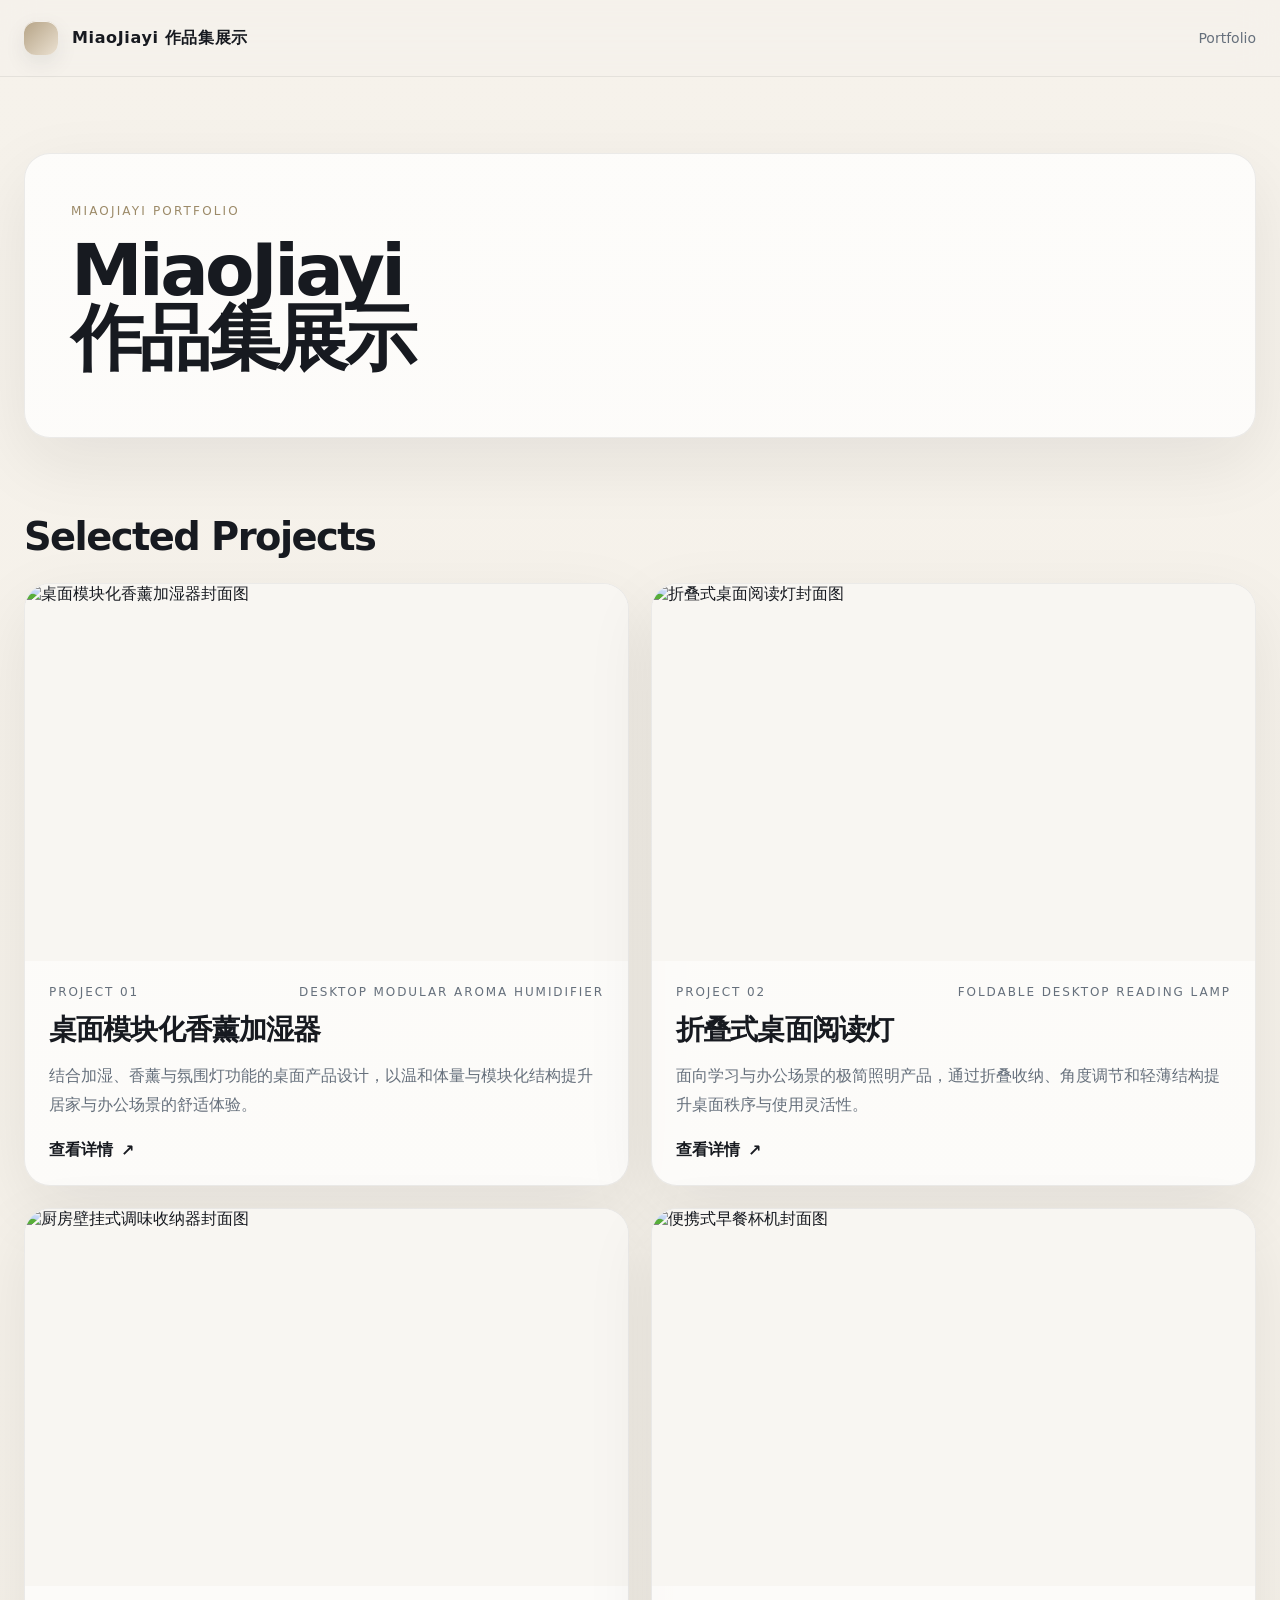
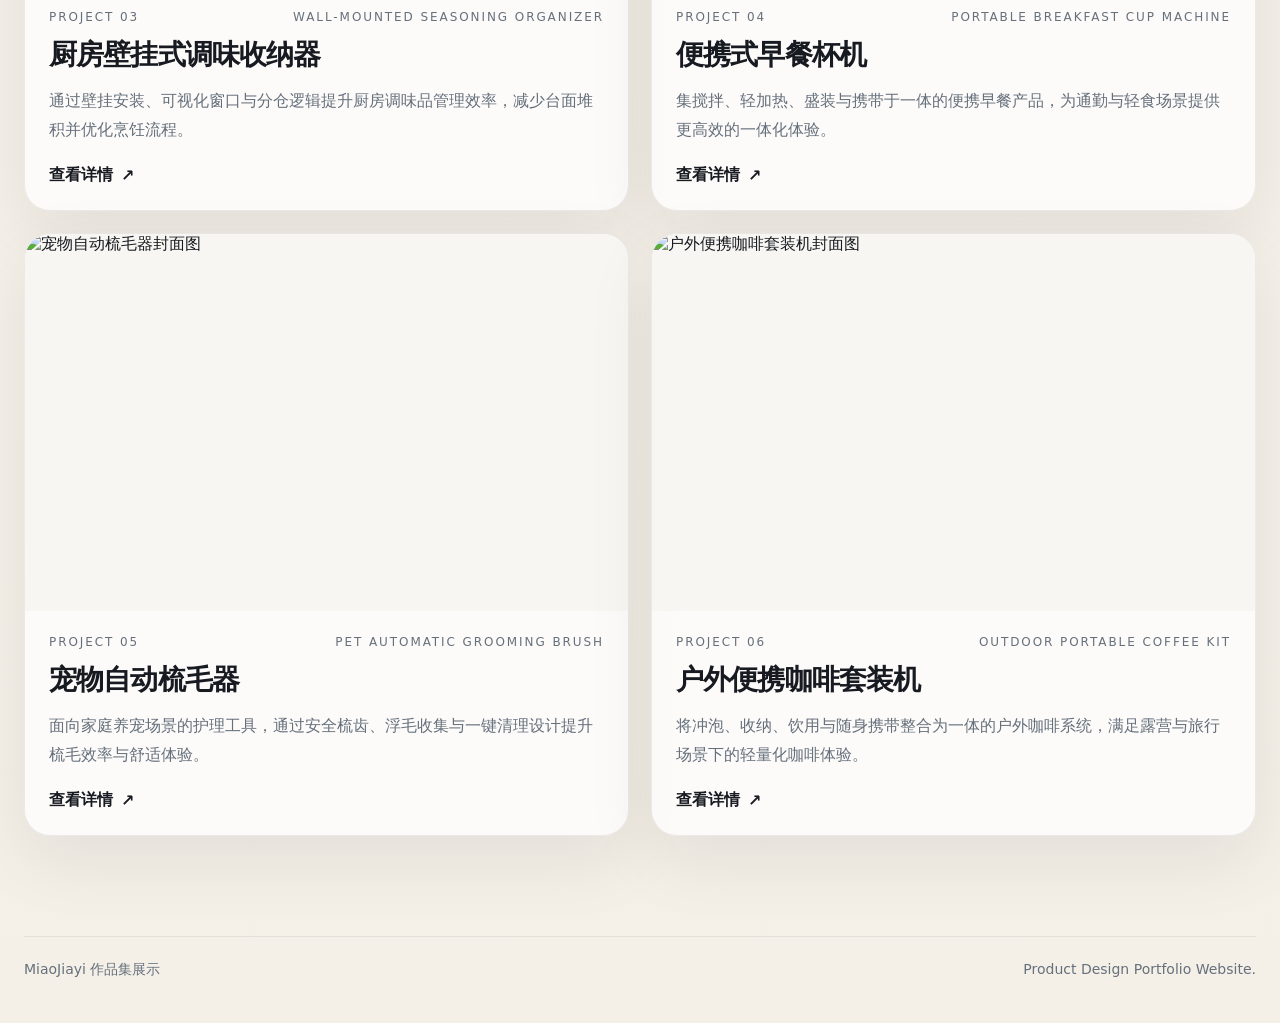
==== index.html @ 171a5aa3 "Add files via upload" ====
<!DOCTYPE html>
<html lang="zh-CN">
<head>
  <meta charset="UTF-8">
  <meta name="viewport" content="width=device-width, initial-scale=1.0">
  <title>MiaoJiayi 作品集展示</title>
  <meta name="description" content="MiaoJiayi 产品设计作品集展示网站，可直接发布到 GitHub Pages。">
  <link rel="stylesheet" href="style.css">
</head>
<body>
  <header class="site-header">
    <div class="container header-inner">
      <a class="brand" href="index.html"><span class="brand-mark"></span><span>MiaoJiayi 作品集展示</span></a>
      <nav class="nav">
        <a href="#portfolio">Portfolio</a>
              </nav>
    </div>
  </header>

  <main>
    <section class="hero">
      <div class="container hero-grid">
        <div class="hero-card">
          <span class="eyebrow">MiaoJiayi Portfolio</span>
          <h1>MiaoJiayi<br>作品集展示</h1>
          
        </div>
      </div>
    </section>

    <section class="section" id="portfolio">
      <div class="container">
        <div class="section-heading">
          <div><h2>Selected Projects</h2></div>
          
        </div>
        <div class="grid">
      <a class="card" href="project1.html">
        <div class="card-media"><img src="images/cover1.png" alt="桌面模块化香薰加湿器封面图" loading="lazy"></div>
        <div class="card-body">
          <div class="card-meta"><span>Project 01</span><span>Desktop Modular Aroma Humidifier</span></div>
          <h3>桌面模块化香薰加湿器</h3>
          <p>结合加湿、香薰与氛围灯功能的桌面产品设计，以温和体量与模块化结构提升居家与办公场景的舒适体验。</p>
          <span class="card-cta">查看详情 <span aria-hidden="true">↗</span></span>
        </div>
      </a>
      <a class="card" href="project2.html">
        <div class="card-media"><img src="images/cover2.png" alt="折叠式桌面阅读灯封面图" loading="lazy"></div>
        <div class="card-body">
          <div class="card-meta"><span>Project 02</span><span>Foldable Desktop Reading Lamp</span></div>
          <h3>折叠式桌面阅读灯</h3>
          <p>面向学习与办公场景的极简照明产品，通过折叠收纳、角度调节和轻薄结构提升桌面秩序与使用灵活性。</p>
          <span class="card-cta">查看详情 <span aria-hidden="true">↗</span></span>
        </div>
      </a>
      <a class="card" href="project3.html">
        <div class="card-media"><img src="images/cover3.png" alt="厨房壁挂式调味收纳器封面图" loading="lazy"></div>
        <div class="card-body">
          <div class="card-meta"><span>Project 03</span><span>Wall-mounted Seasoning Organizer</span></div>
          <h3>厨房壁挂式调味收纳器</h3>
          <p>通过壁挂安装、可视化窗口与分仓逻辑提升厨房调味品管理效率，减少台面堆积并优化烹饪流程。</p>
          <span class="card-cta">查看详情 <span aria-hidden="true">↗</span></span>
        </div>
      </a>
      <a class="card" href="project4.html">
        <div class="card-media"><img src="images/cover4.png" alt="便携式早餐杯机封面图" loading="lazy"></div>
        <div class="card-body">
          <div class="card-meta"><span>Project 04</span><span>Portable Breakfast Cup Machine</span></div>
          <h3>便携式早餐杯机</h3>
          <p>集搅拌、轻加热、盛装与携带于一体的便携早餐产品，为通勤与轻食场景提供更高效的一体化体验。</p>
          <span class="card-cta">查看详情 <span aria-hidden="true">↗</span></span>
        </div>
      </a>
      <a class="card" href="project5.html">
        <div class="card-media"><img src="images/cover5.png" alt="宠物自动梳毛器封面图" loading="lazy"></div>
        <div class="card-body">
          <div class="card-meta"><span>Project 05</span><span>Pet Automatic Grooming Brush</span></div>
          <h3>宠物自动梳毛器</h3>
          <p>面向家庭养宠场景的护理工具，通过安全梳齿、浮毛收集与一键清理设计提升梳毛效率与舒适体验。</p>
          <span class="card-cta">查看详情 <span aria-hidden="true">↗</span></span>
        </div>
      </a>
      <a class="card" href="project6.html">
        <div class="card-media"><img src="images/cover6.png" alt="户外便携咖啡套装机封面图" loading="lazy"></div>
        <div class="card-body">
          <div class="card-meta"><span>Project 06</span><span>Outdoor Portable Coffee Kit</span></div>
          <h3>户外便携咖啡套装机</h3>
          <p>将冲泡、收纳、饮用与随身携带整合为一体的户外咖啡系统，满足露营与旅行场景下的轻量化咖啡体验。</p>
          <span class="card-cta">查看详情 <span aria-hidden="true">↗</span></span>
        </div>
      </a>
        </div>
      </div>
    </section>
  </main>

  <footer class="footer">
    <div class="container footer-inner">
      <span>MiaoJiayi 作品集展示</span>
      <span>Product Design Portfolio Website.</span>
    </div>
  </footer>
</body>
</html>
---- style.css ----
:root {
  --bg: #f5f2ec;
  --paper: #fbfaf7;
  --panel: #ffffff;
  --panel-soft: #f8f6f2;
  --line: rgba(25, 28, 34, 0.08);
  --line-strong: rgba(25, 28, 34, 0.14);
  --text: #171a20;
  --muted: #66707c;
  --accent: #9c8a68;
  --accent-soft: rgba(156,138,104,0.12);
  --shadow: 0 24px 70px rgba(22, 24, 28, 0.08);
  --radius: 26px;
  --radius-sm: 18px;
  --max: 1240px;
}
*{box-sizing:border-box}
html{scroll-behavior:smooth}
body{margin:0;font-family:Inter,ui-sans-serif,system-ui,-apple-system,BlinkMacSystemFont,"PingFang SC","Microsoft YaHei",sans-serif;background:linear-gradient(180deg,#f6f2eb 0%,#f4f0e8 100%);color:var(--text)}
a{text-decoration:none;color:inherit}
img{max-width:100%;display:block}
.container{width:min(var(--max),calc(100% - 48px));margin:0 auto}
.site-header{position:sticky;top:0;z-index:20;background:rgba(245,242,236,.86);backdrop-filter:blur(18px);border-bottom:1px solid var(--line)}
.header-inner{min-height:76px;display:flex;align-items:center;justify-content:space-between;gap:24px}
.brand{display:flex;align-items:center;gap:14px;font-weight:650;letter-spacing:.04em}
.brand-mark{width:34px;height:34px;border-radius:12px;background:linear-gradient(135deg,#b5a386,#ebe1d1);box-shadow:inset 0 1px 0 rgba(255,255,255,.8),0 8px 22px rgba(0,0,0,.08)}
.nav{display:flex;gap:24px;color:var(--muted);font-size:14px}
.nav a:hover{color:var(--text)}
.hero{padding:76px 0 56px}
.hero-grid{display:grid;grid-template-columns:1fr;gap:28px;align-items:stretch}
.hero-card,.hero-side,.card,.section-box,.project-hero-media,.meta-grid article{background:rgba(255,255,255,.72);border:1px solid var(--line);border-radius:var(--radius);box-shadow:var(--shadow)}
.hero-card{padding:46px}
.eyebrow{display:inline-block;font-size:12px;letter-spacing:.18em;text-transform:uppercase;color:var(--accent);margin-bottom:18px}
.hero h1{margin:0 0 18px;font-size:clamp(40px,6vw,72px);line-height:.95;letter-spacing:-.05em}
.hero p{margin:0;color:var(--muted);line-height:1.9;font-size:18px;max-width:56ch}
.hero-side{padding:28px;display:grid;gap:20px}
.hero-side strong{font-size:24px;line-height:1.3}
.hero-side .label{font-size:12px;letter-spacing:.18em;text-transform:uppercase;color:var(--muted)}
.hero-side ul{list-style:none;padding:0;margin:0;display:grid;gap:14px}
.hero-side li{display:flex;justify-content:space-between;gap:12px;padding-top:14px;border-top:1px solid var(--line);color:var(--muted)}
.hero-side li span:last-child{color:var(--text)}
.section{padding:20px 0 74px}
.section-heading{display:flex;justify-content:space-between;align-items:end;gap:24px;margin-bottom:24px}
.section-heading h2{margin:0;font-size:clamp(28px,3vw,42px);letter-spacing:-.04em}
.section-heading p{margin:0;color:var(--muted);max-width:58ch;line-height:1.8}
.grid{display:grid;grid-template-columns:repeat(12,minmax(0,1fr));gap:22px}
.card{grid-column:span 6;overflow:hidden;transition:transform .22s ease,border-color .22s ease,box-shadow .22s ease}
.card:hover{transform:translateY(-5px);border-color:var(--line-strong);box-shadow:0 28px 80px rgba(22,24,28,.12)}
.card-media{aspect-ratio:16/10;background:var(--panel-soft);overflow:hidden}
.card-media img{width:100%;height:100%;object-fit:cover;object-position:center}
.card-body{padding:24px;display:grid;gap:12px}
.card-meta{display:flex;justify-content:space-between;gap:12px;font-size:12px;letter-spacing:.16em;text-transform:uppercase;color:var(--muted)}
.card h3{margin:0;font-size:28px;letter-spacing:-.03em}
.card p{margin:0;color:var(--muted);line-height:1.85}
.card-cta{display:inline-flex;align-items:center;gap:8px;color:var(--text);font-weight:600;margin-top:8px}
.footer{padding:26px 0 44px;color:var(--muted);font-size:14px}
.footer-inner{display:flex;justify-content:space-between;gap:18px;flex-wrap:wrap;padding-top:24px;border-top:1px solid var(--line)}
.project-main{padding:54px 0 72px}
.back-link{display:inline-flex;align-items:center;gap:10px;margin-bottom:24px;color:var(--muted);padding:11px 15px;border-radius:999px;border:1px solid var(--line);background:rgba(255,255,255,.6)}
.back-link:hover{color:var(--text)}
.project-hero{display:grid;grid-template-columns:minmax(0,1fr) minmax(0,.92fr);gap:24px;margin-bottom:24px}
.section-box{padding:30px}
.project-kicker{font-size:12px;letter-spacing:.18em;text-transform:uppercase;color:var(--accent);margin-bottom:14px}
.project-title{margin:0 0 12px;font-size:clamp(34px,5vw,56px);line-height:.98;letter-spacing:-.05em}
.project-subtitle{margin:0;color:var(--muted);line-height:1.9;font-size:18px}
.project-hero-media{overflow:hidden}
.project-hero-media img{width:100%;height:100%;aspect-ratio:4/3;object-fit:cover}
.meta-grid{display:grid;grid-template-columns:repeat(3,minmax(0,1fr));gap:16px;margin-top:26px}
.meta-grid article{padding:20px;background:rgba(248,246,242,.85)}
.meta-label{font-size:12px;text-transform:uppercase;letter-spacing:.16em;color:var(--muted);margin-bottom:8px}
.meta-value{font-size:16px;line-height:1.7}
.content-grid{display:grid;gap:20px}
.section-box h2{margin:0 0 14px;font-size:24px;letter-spacing:-.02em}
.section-box p{margin:0 0 14px;color:var(--muted);line-height:1.95}
.section-box p:last-child{margin-bottom:0}
.gallery{display:grid;grid-template-columns:repeat(2,minmax(0,1fr));gap:18px}
.gallery img{width:100%;aspect-ratio:4/3;object-fit:cover;border-radius:var(--radius-sm);border:1px solid var(--line);background:var(--panel-soft)}
.note{font-size:14px;line-height:1.8;color:var(--muted)}
@media (max-width:1080px){.hero-grid,.project-hero{grid-template-columns:1fr}.meta-grid{grid-template-columns:1fr}}
@media (max-width:820px){.container{width:min(var(--max),calc(100% - 28px))}.nav{display:none}.hero{padding-top:44px}.hero-card{padding:28px}.card{grid-column:span 12}.gallery{grid-template-columns:1fr}.section-box{padding:22px}.header-inner{min-height:68px}}


.lightbox{
  position:fixed; inset:0; background:rgba(12,14,18,.82);
  display:flex; align-items:center; justify-content:center;
  padding:32px; opacity:0; visibility:hidden; pointer-events:none;
  transition:opacity .2s ease, visibility .2s ease; z-index:120;
}
.lightbox.is-open{opacity:1; visibility:visible; pointer-events:auto}
.lightbox img{
  max-width:min(92vw, 1600px); max-height:88vh; width:auto; height:auto;
  border-radius:18px; box-shadow:0 24px 80px rgba(0,0,0,.35);
  background:#fff;
}
.lightbox-close{
  position:absolute; top:20px; right:24px; width:44px; height:44px;
  border:none; border-radius:999px; background:rgba(255,255,255,.12);
  color:#fff; font-size:28px; line-height:1; cursor:pointer;
  backdrop-filter:blur(8px);
}
.project-hero-media img, .gallery img{cursor:zoom-in}
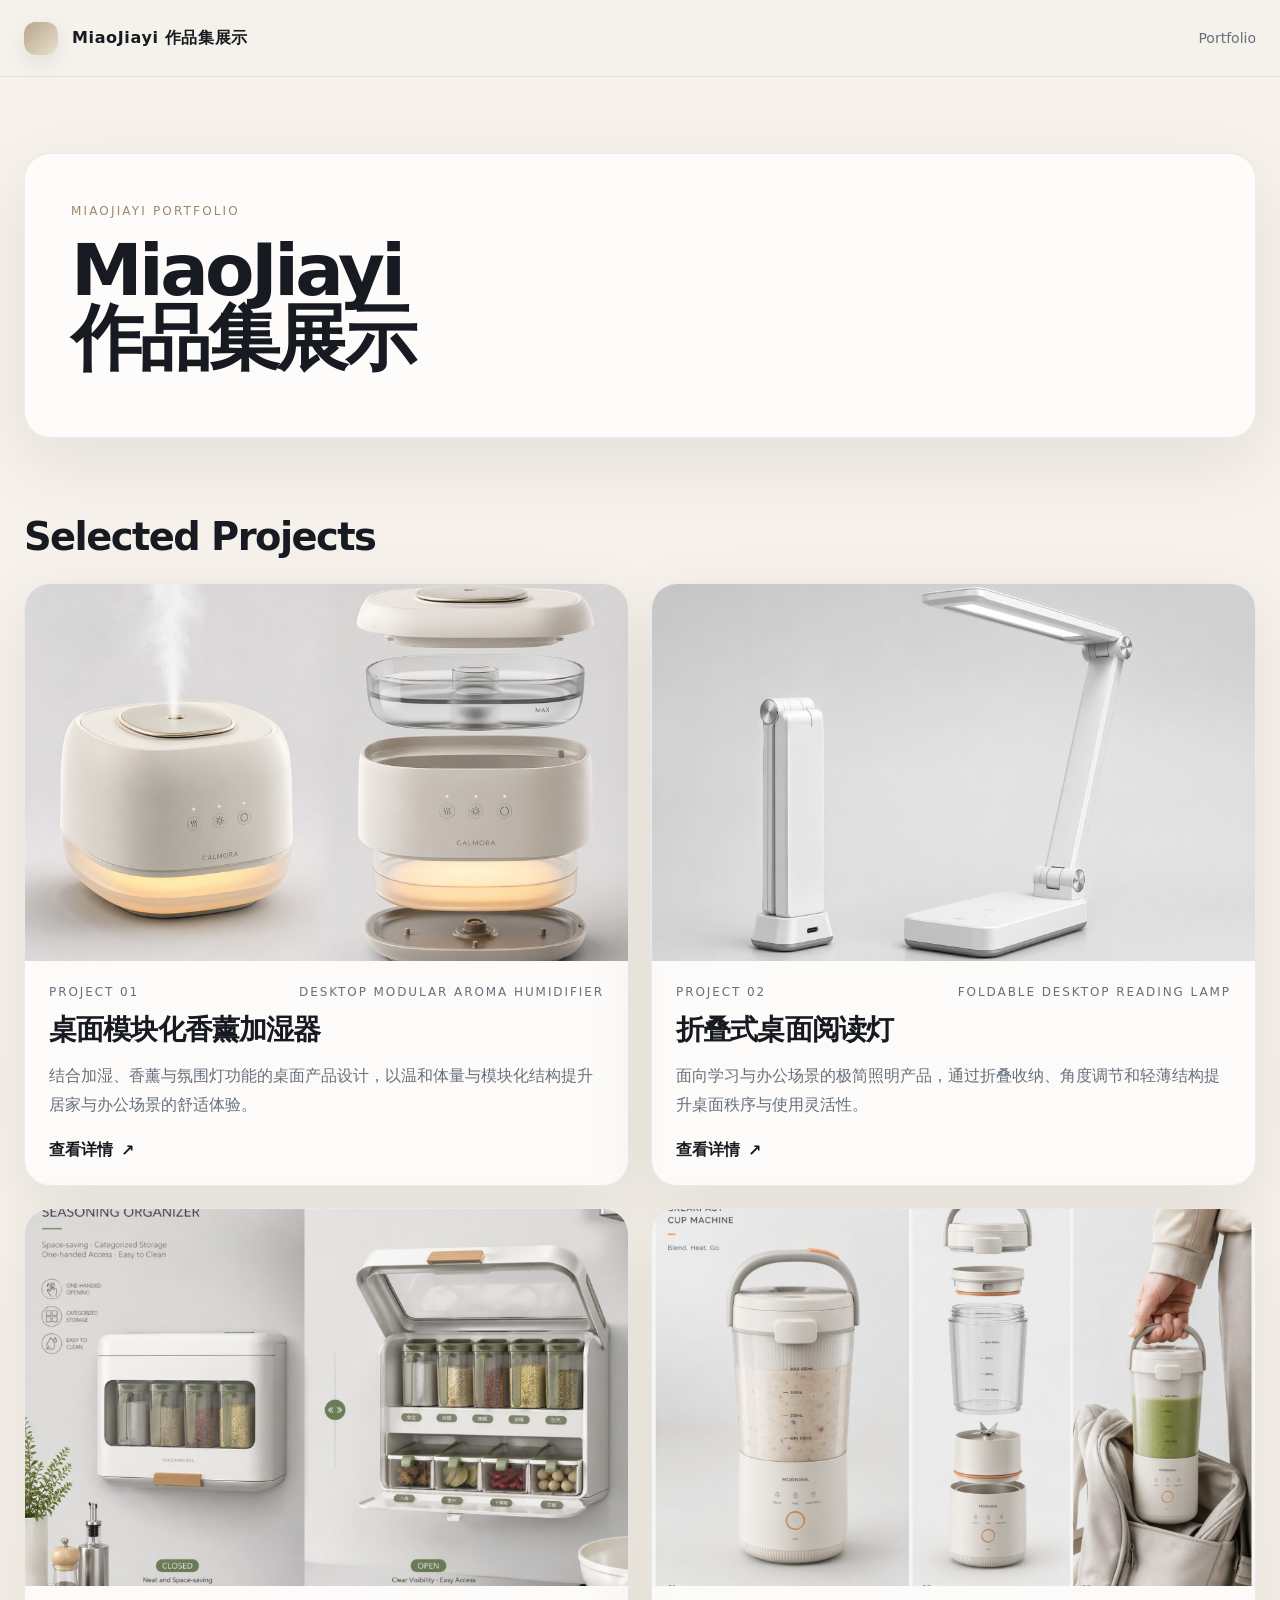
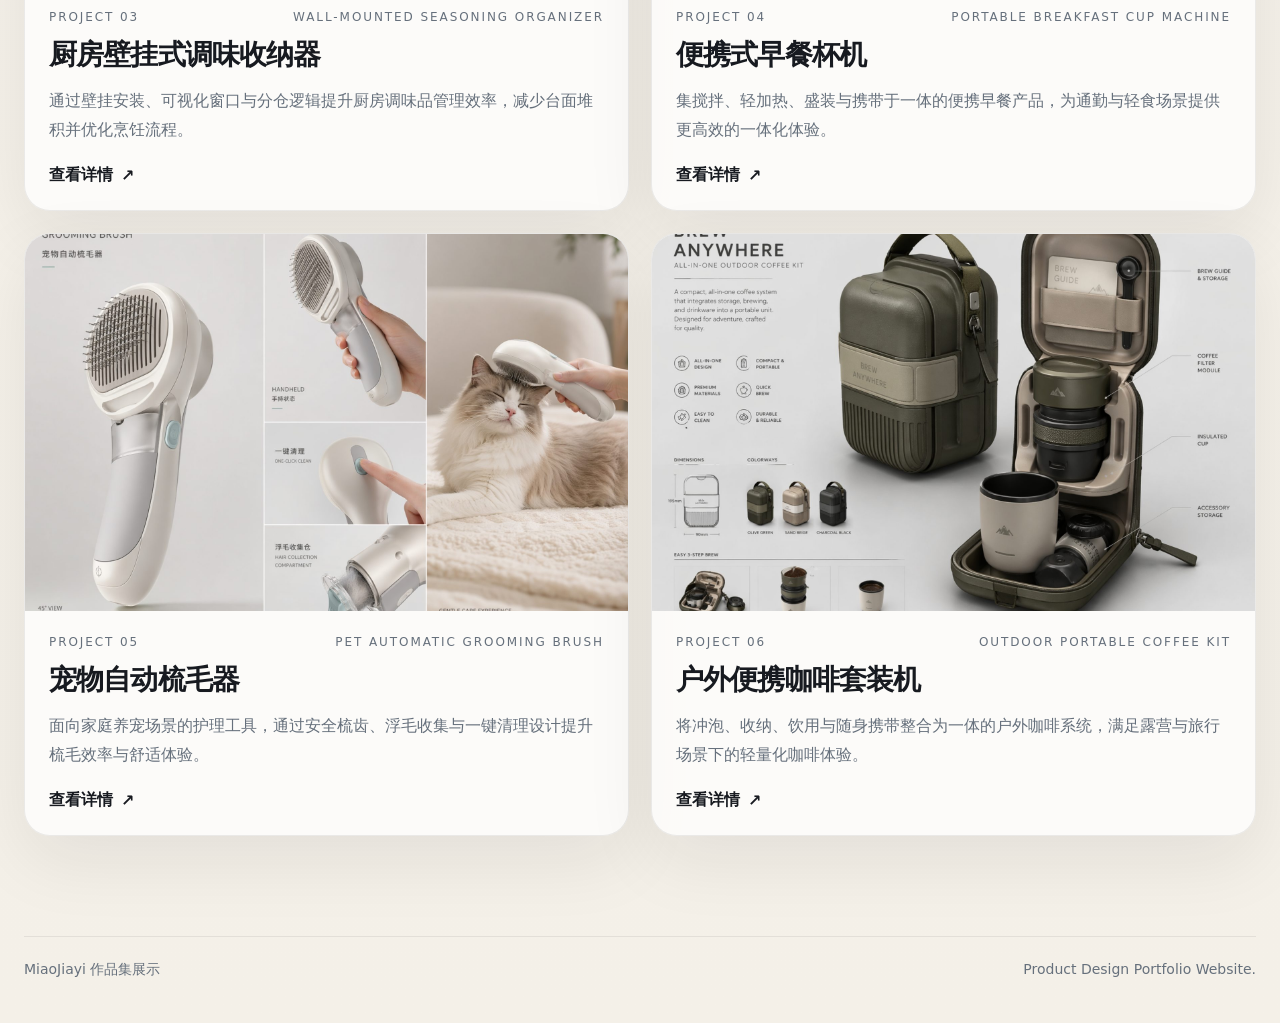
==== commit ab8e20d3: "Add files via upload" ====
--- a/index.html
+++ b/index.html
@@ -36,7 +36,7 @@
         </div>
         <div class="grid">
       <a class="card" href="project1.html">
-        <div class="card-media"><img src="images/cover1.png" alt="桌面模块化香薰加湿器封面图" loading="lazy"></div>
+        <div class="card-media"><img src="images/cover1.jpg" alt="桌面模块化香薰加湿器封面图" loading="lazy"></div>
         <div class="card-body">
           <div class="card-meta"><span>Project 01</span><span>Desktop Modular Aroma Humidifier</span></div>
           <h3>桌面模块化香薰加湿器</h3>
@@ -45,7 +45,7 @@
         </div>
       </a>
       <a class="card" href="project2.html">
-        <div class="card-media"><img src="images/cover2.png" alt="折叠式桌面阅读灯封面图" loading="lazy"></div>
+        <div class="card-media"><img src="images/cover2.jpg" alt="折叠式桌面阅读灯封面图" loading="lazy"></div>
         <div class="card-body">
           <div class="card-meta"><span>Project 02</span><span>Foldable Desktop Reading Lamp</span></div>
           <h3>折叠式桌面阅读灯</h3>
@@ -54,7 +54,7 @@
         </div>
       </a>
       <a class="card" href="project3.html">
-        <div class="card-media"><img src="images/cover3.png" alt="厨房壁挂式调味收纳器封面图" loading="lazy"></div>
+        <div class="card-media"><img src="images/cover3.jpg" alt="厨房壁挂式调味收纳器封面图" loading="lazy"></div>
         <div class="card-body">
           <div class="card-meta"><span>Project 03</span><span>Wall-mounted Seasoning Organizer</span></div>
           <h3>厨房壁挂式调味收纳器</h3>
@@ -63,7 +63,7 @@
         </div>
       </a>
       <a class="card" href="project4.html">
-        <div class="card-media"><img src="images/cover4.png" alt="便携式早餐杯机封面图" loading="lazy"></div>
+        <div class="card-media"><img src="images/cover4.jpg" alt="便携式早餐杯机封面图" loading="lazy"></div>
         <div class="card-body">
           <div class="card-meta"><span>Project 04</span><span>Portable Breakfast Cup Machine</span></div>
           <h3>便携式早餐杯机</h3>
@@ -72,7 +72,7 @@
         </div>
       </a>
       <a class="card" href="project5.html">
-        <div class="card-media"><img src="images/cover5.png" alt="宠物自动梳毛器封面图" loading="lazy"></div>
+        <div class="card-media"><img src="images/cover5.jpg" alt="宠物自动梳毛器封面图" loading="lazy"></div>
         <div class="card-body">
           <div class="card-meta"><span>Project 05</span><span>Pet Automatic Grooming Brush</span></div>
           <h3>宠物自动梳毛器</h3>
@@ -81,7 +81,7 @@
         </div>
       </a>
       <a class="card" href="project6.html">
-        <div class="card-media"><img src="images/cover6.png" alt="户外便携咖啡套装机封面图" loading="lazy"></div>
+        <div class="card-media"><img src="images/cover6.jpg" alt="户外便携咖啡套装机封面图" loading="lazy"></div>
         <div class="card-body">
           <div class="card-meta"><span>Project 06</span><span>Outdoor Portable Coffee Kit</span></div>
           <h3>户外便携咖啡套装机</h3>
